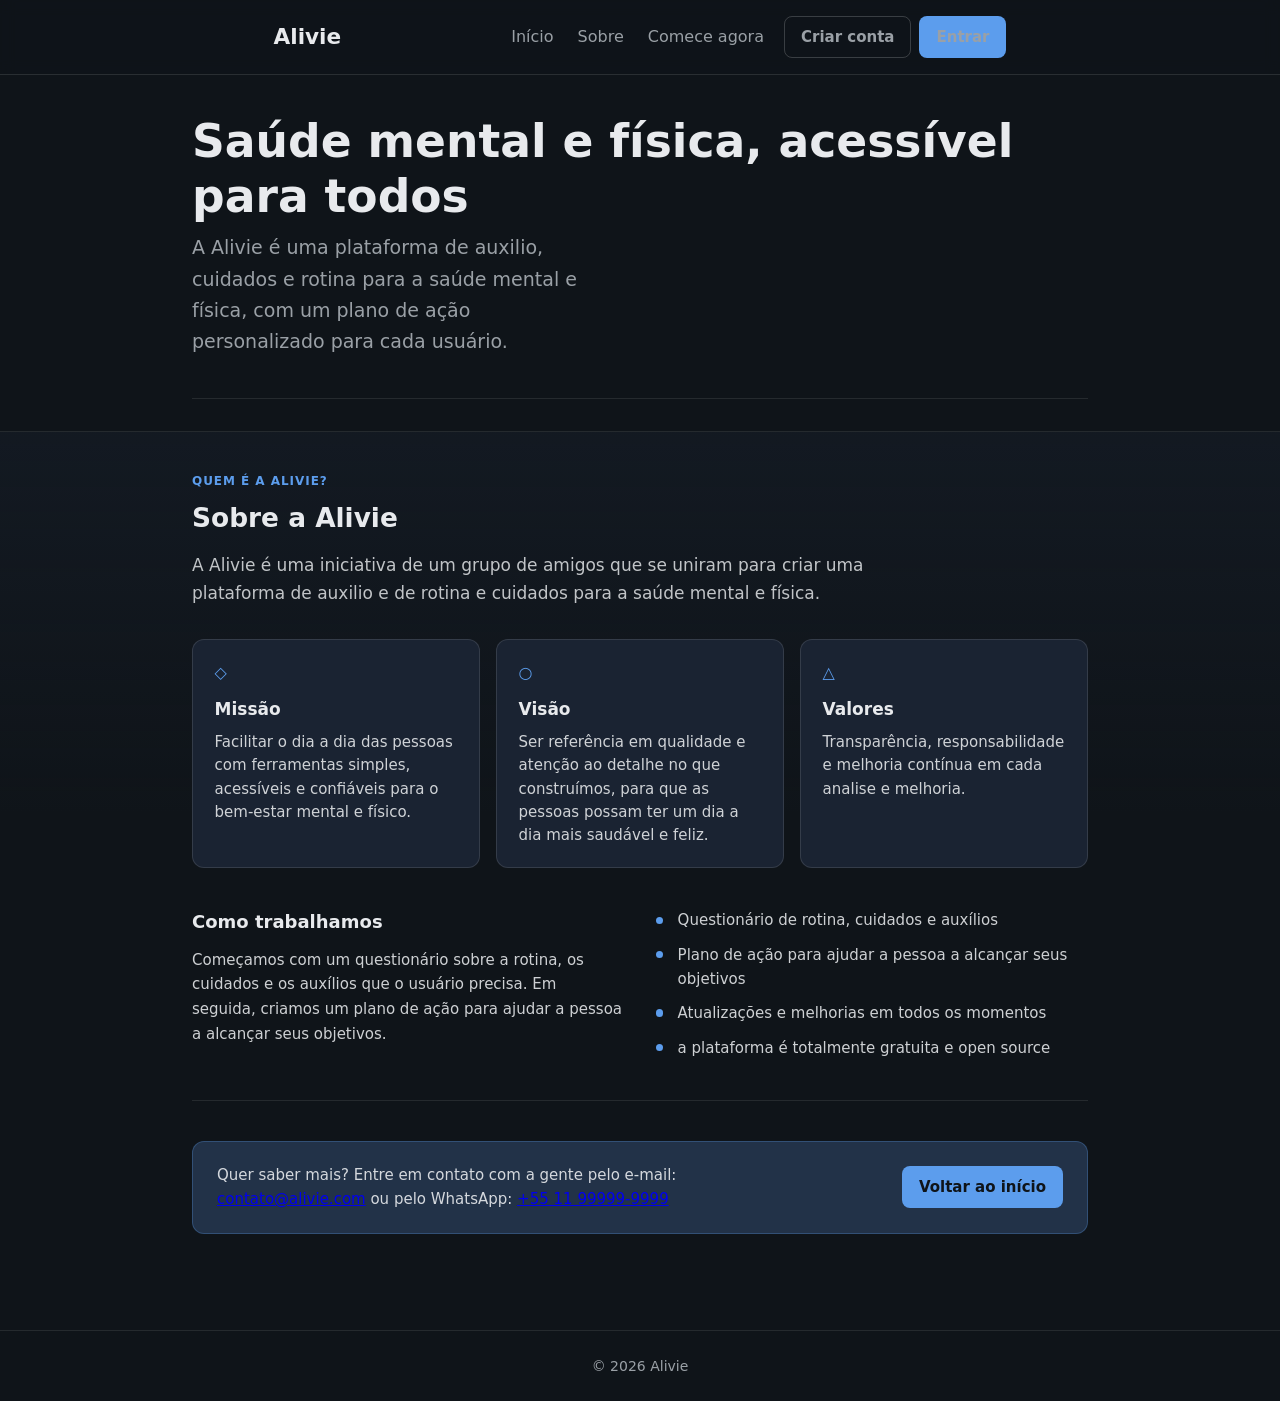
==== public/index.html @ 6415f553 "primeiro commit" ====
<!DOCTYPE html>
<html lang="pt-BR">
  <head>
    <meta charset="utf-8" />
    <meta name="viewport" content="width=device-width, initial-scale=1" />
    <meta name="description" content="Descrição do site" />
    <title>Alivie</title>
    <link rel="stylesheet" href="styles.css" />
  </head>
  <body>
    <header class="site-header">
      <div class="container">
        <a class="logo" href="index.html">Alivie</a>
        <nav class="nav" aria-label="Principal">
          <ul class="nav-links">
            <li><a href="#inicio">Início</a></li>
            <li><a href="#sobre">Sobre</a></li>
            <li><a href="comece-agora.html">Comece agora</a></li>
          </ul>
          <div class="nav-auth" id="nav-auth"></div>
        </nav>
      </div>
    </header>

    <main id="inicio">
      <div class="container container--wide">
        <section class="hero" aria-labelledby="titulo-principal">
          <h1 id="titulo-principal">Saúde mental e física, acessível para todos</h1>
          <p class="lead">A Alivie é uma plataforma de auxilio, cuidados e rotina para a saúde mental e física, com um plano de ação personalizado para cada usuário.</p>
          <p id="auth-welcome" class="auth-welcome" hidden></p>
          <div class="formulario-entry" id="formulario-entry" hidden>
            <button type="button" class="btn btn-primary js-open-formulario">
              Começar Formulário
            </button>
          </div>
        </section>
      </div>

      <section
        id="sobre"
        class="section-sobre"
        aria-labelledby="titulo-sobre"
      >
        <div class="container container--wide">
          <header class="section-sobre__head">
            <p class="section-sobre__eyebrow">Quem é a Alivie?</p>
            <h2 id="titulo-sobre">Sobre a Alivie</h2>
            <p class="section-sobre__intro">
              A Alivie é uma iniciativa de um grupo de amigos que se uniram para criar uma plataforma de auxilio e de rotina e cuidados para a saúde mental e física.
            </p>
          </header>

          <div class="about-grid">
            <article class="about-card">
              <span class="about-card__icon" aria-hidden="true">◇</span>
              <h3 class="about-card__title">Missão</h3>
              <p class="about-card__text">
                Facilitar o dia a dia das pessoas com ferramentas simples,
                acessíveis e confiáveis para o bem-estar mental e físico.
              </p>
            </article>
            <article class="about-card">
              <span class="about-card__icon" aria-hidden="true">○</span>
              <h3 class="about-card__title">Visão</h3>
              <p class="about-card__text">
                Ser referência em qualidade e atenção ao detalhe no que
                construímos, para que as pessoas possam ter um dia a dia mais saudável e feliz.
              </p> 
            </article>
            <article class="about-card">
              <span class="about-card__icon" aria-hidden="true">△</span>
              <h3 class="about-card__title">Valores</h3>
              <p class="about-card__text">
                Transparência, responsabilidade e melhoria contínua em cada
                analise e melhoria.
              </p>
            </article>
          </div>

          <div class="about-split">
            <div class="about-split__text">
              <h3 class="about-split__title">Como trabalhamos</h3>
              <p>
                Começamos com um questionário sobre a rotina, os cuidados e os auxílios que o usuário precisa. Em seguida, criamos um plano de ação para ajudar a pessoa a alcançar seus objetivos.
              </p>
            </div>
            <ul class="about-checklist">
              <li>Questionário de rotina, cuidados e auxílios</li>
              <li>Plano de ação para ajudar a pessoa a alcançar seus objetivos</li>
              <li>Atualizações e melhorias em todos os momentos</li>
              <li>a plataforma é totalmente gratuita e open source</li>
            </ul>
          </div>

          <div class="about-cta">
            <p class="about-cta__text">
              Quer saber mais? Entre em contato com a gente pelo e-mail:
              <a href="mailto:contato@alivie.com">contato@alivie.com</a>
              ou pelo WhatsApp:
              <a href="https://wa.me/5511999999999">+55 11 99999-9999</a>
            </p>
            <a class="btn btn-primary" href="#inicio">Voltar ao início</a>
          </div>
        </div>
      </section>
    </main>

    <footer class="site-footer">
      <div class="container">
        <p>&copy; <span id="year"></span> Alivie</p>
      </div>
    </footer>

    <script src="auth.js"></script>
    <script src="formulario.js"></script>
    <script>
      document.getElementById("year").textContent = new Date().getFullYear();
    </script>
  </body>
</html>
---- public/styles.css ----
*,
*::before,
*::after {
  box-sizing: border-box;
}

:root {
  --bg: #0f1419;
  --surface: #1a2332;
  --text: #e8eaed;
  --muted: #9aa0a6;
  --accent: #5c9ded;
  --accent-hover: #7eb3f5;
  --max-width: 72ch;
}

html {
  scroll-behavior: smooth;
}

body {
  margin: 0;
  min-height: 100vh;
  display: flex;
  flex-direction: column;
  font-family: system-ui, -apple-system, "Segoe UI", Roboto, sans-serif;
  font-size: 1rem;
  line-height: 1.6;
  color: var(--text);
  background: var(--bg);
}

.container {
  width: min(100% - 2rem, var(--max-width));
  margin-inline: auto;
}

.site-header {
  position: sticky;
  top: 0;
  z-index: 10;
  background: color-mix(in srgb, var(--bg) 92%, transparent);
  backdrop-filter: blur(8px);
  border-bottom: 1px solid color-mix(in srgb, var(--text) 12%, transparent);
}

.site-header .container {
  display: flex;
  align-items: center;
  justify-content: space-between;
  gap: 1rem;
  padding-block: 1rem;
  max-width: min(100% - 2rem, 90rem);
}

.logo {
  font-size: 1.35rem;
  font-weight: 700;
  color: var(--text);
  text-decoration: none;
}

.logo:hover {
  color: var(--accent);
}

.nav {
  display: flex;
  flex-wrap: wrap;
  align-items: center;
  justify-content: flex-end;
  gap: 1rem 1.25rem;
}

.nav-links {
  display: flex;
  flex-wrap: wrap;
  gap: 1rem 1.5rem;
  list-style: none;
  margin: 0;
  padding: 0;
}

.nav a {
  color: var(--muted);
  text-decoration: none;
}

.nav a:hover {
  color: var(--accent-hover);
}

.nav--simple {
  justify-content: flex-end;
}

.nav-back {
  color: var(--muted);
  text-decoration: none;
  font-size: 0.9375rem;
}

.nav-back:hover {
  color: var(--accent-hover);
}

.nav-auth {
  display: flex;
  align-items: center;
}

.nav-auth-guest {
  display: flex;
  align-items: center;
  flex-wrap: wrap;
  gap: 0.5rem;
}

.nav-auth-logged {
  display: flex;
  flex-wrap: wrap;
  align-items: center;
  gap: 0.5rem 1rem;
}

.nav-user-email {
  font-size: 0.875rem;
  color: var(--muted);
  max-width: 14rem;
  overflow: hidden;
  text-overflow: ellipsis;
  white-space: nowrap;
}

.btn {
  display: inline-flex;
  align-items: center;
  justify-content: center;
  padding: 0.5rem 1rem;
  font: inherit;
  font-size: 0.9375rem;
  font-weight: 600;
  border-radius: 8px;
  border: 1px solid transparent;
  cursor: pointer;
  text-decoration: none;
  transition: background 0.15s, color 0.15s, border-color 0.15s;
}

.btn-primary {
  background: var(--accent);
  color: #0f1419;
}

.btn-primary:hover {
  background: var(--accent-hover);
  color: #0f1419;
}

.btn-ghost {
  background: transparent;
  color: var(--muted);
  border-color: color-mix(in srgb, var(--text) 20%, transparent);
}

.btn-ghost:hover {
  color: var(--text);
  border-color: color-mix(in srgb, var(--text) 35%, transparent);
}

.btn-block {
  width: 100%;
  padding-block: 0.65rem;
}

.page-auth .auth-main {
  flex: 1;
  display: flex;
  align-items: center;
  justify-content: center;
  padding: 2rem 1rem 3rem;
}

.auth-card {
  width: min(100%, 22rem);
  padding: 1.75rem;
  background: var(--surface);
  border: 1px solid color-mix(in srgb, var(--text) 12%, transparent);
  border-radius: 12px;
}

.auth-card--wide {
  width: min(100%, 24rem);
}

.auth-title {
  font-size: 1.375rem;
  margin: 0 0 0.35rem;
}

.auth-sub {
  margin: 0 0 1.25rem;
  font-size: 0.9375rem;
  color: var(--muted);
}

.auth-notice {
  margin: 0 0 1rem;
  padding: 0.65rem 0.75rem;
  font-size: 0.875rem;
  color: #81c995;
  background: color-mix(in srgb, #81c995 12%, transparent);
  border-radius: 8px;
}

.auth-form .field {
  margin-bottom: 1rem;
}

.auth-form label {
  display: block;
  font-size: 0.8125rem;
  font-weight: 600;
  margin-bottom: 0.35rem;
  color: color-mix(in srgb, var(--text) 90%, transparent);
}

.auth-form input {
  width: 100%;
  padding: 0.55rem 0.65rem;
  font: inherit;
  color: var(--text);
  background: var(--bg);
  border: 1px solid color-mix(in srgb, var(--text) 18%, transparent);
  border-radius: 8px;
}

.auth-form input:focus {
  outline: none;
  border-color: var(--accent);
  box-shadow: 0 0 0 3px color-mix(in srgb, var(--accent) 35%, transparent);
}

.form-error {
  margin: 0 0 0.75rem;
  font-size: 0.875rem;
  color: #f28b82;
}

.auth-hint {
  margin: 1.25rem 0 0;
  font-size: 0.75rem;
  line-height: 1.5;
  color: var(--muted);
}

.auth-switch {
  margin: 1.25rem 0 0;
  font-size: 0.875rem;
  text-align: center;
  color: var(--muted);
}

.auth-switch a {
  color: var(--accent);
  font-weight: 600;
}

.auth-switch a:hover {
  color: var(--accent-hover);
}

main {
  flex: 1;
  padding-block: 2.5rem 3rem;
}

.hero {
  padding-bottom: 2.5rem;
  margin-bottom: 2rem;
  border-bottom: 1px solid color-mix(in srgb, var(--text) 10%, transparent);
  text-align: left;
}

.hero h1 {
  font-size: clamp(1.85rem, 4.5vw, 2.85rem);
  font-weight: 700;
  line-height: 1.2;
  margin: 0 0 0.5rem;
  max-width: none;
}

h1 {
  font-size: clamp(1.75rem, 4vw, 2.25rem);
  font-weight: 700;
  line-height: 1.2;
  margin: 0 0 0.5rem;
}

h2 {
  font-size: 1.25rem;
  font-weight: 600;
  margin: 2rem 0 0.75rem;
}

.lead {
  font-size: 1.125rem;
  color: var(--muted);
  margin: 0;
}

.hero .lead {
  max-width: 25rem;
  font-size: 1.1875rem;
  line-height: 1.65;
}

.auth-welcome {
  margin: 1rem 0 0;
  font-size: 0.9375rem;
  color: var(--accent);
}

section p {
  margin: 0;
  color: color-mix(in srgb, var(--text) 88%, transparent);
}

.container--wide {
  --max-width: 56rem;
}

.section-sobre {
  padding-block: 2.5rem 3rem;
  border-top: 1px solid color-mix(in srgb, var(--text) 10%, transparent);
  background: linear-gradient(
    180deg,
    color-mix(in srgb, var(--surface) 35%, transparent) 0%,
    transparent 45%
  );
}

.section-sobre__head {
  margin-bottom: 2rem;
  max-width: 42rem;
}

.section-sobre__eyebrow {
  margin: 0 0 0.35rem;
  font-size: 0.75rem;
  font-weight: 600;
  letter-spacing: 0.08em;
  text-transform: uppercase;
  color: var(--accent);
}

.section-sobre .section-sobre__head h2 {
  margin: 0 0 0.75rem;
  font-size: clamp(1.35rem, 3vw, 1.65rem);
}

.section-sobre__intro {
  margin: 0;
  font-size: 1.0625rem;
  line-height: 1.65;
  color: color-mix(in srgb, var(--text) 82%, transparent);
}

.about-grid {
  display: grid;
  grid-template-columns: repeat(3, 1fr);
  gap: 1rem;
  margin-bottom: 2.5rem;
}

@media (max-width: 900px) {
  .about-grid {
    grid-template-columns: 1fr;
  }
}

.about-card {
  padding: 1.25rem 1.35rem;
  background: var(--surface);
  border: 1px solid color-mix(in srgb, var(--text) 12%, transparent);
  border-radius: 12px;
}

.about-card__icon {
  display: block;
  margin-bottom: 0.65rem;
  font-size: 1rem;
  color: var(--accent);
}
.about-card__title {
  margin: 0 0 0.5rem;
  font-size: 1.0625rem;
  font-weight: 600;
}

.about-card__text {
  margin: 0;
  font-size: 0.9375rem;
  line-height: 1.55;
  color: color-mix(in srgb, var(--text) 88%, transparent);
}

.about-split {
  display: grid;
  grid-template-columns: 1fr 1fr;
  gap: 2rem;
  align-items: start;
  margin-bottom: 2.5rem;
  padding-bottom: 2.5rem;
  border-bottom: 1px solid color-mix(in srgb, var(--text) 10%, transparent);
}

@media (max-width: 640px) {
  .about-split {
    grid-template-columns: 1fr;
    gap: 1.25rem;
  }
}

.about-split__title {
  margin: 0 0 0.65rem;
  font-size: 1.125rem;
  font-weight: 600;
}

.about-split__text p {
  font-size: 0.9375rem;
  line-height: 1.65;
  color: color-mix(in srgb, var(--text) 88%, transparent);
}

.about-checklist {
  margin: 0;
  padding: 0;
  list-style: none;
  display: flex;
  flex-direction: column;
  gap: 0.65rem;
}

.about-checklist li {
  position: relative;
  padding-left: 1.35rem;
  font-size: 0.9375rem;
  color: color-mix(in srgb, var(--text) 88%, transparent);
}

.about-checklist li::before {
  content: "";
  position: absolute;
  left: 0;
  top: 0.55em;
  width: 0.45rem;
  height: 0.45rem;
  border-radius: 50%;
  background: var(--accent);
}

.about-cta {
  display: flex;
  flex-wrap: wrap;
  align-items: center;
  justify-content: space-between;
  gap: 1rem;
  padding: 1.35rem 1.5rem;
  background: color-mix(in srgb, var(--accent) 12%, var(--surface));
  border: 1px solid color-mix(in srgb, var(--accent) 28%, transparent);
  border-radius: 12px;
}

.about-cta__text {
  margin: 0;
  max-width: 36rem;
  font-size: 0.9375rem;
  color: color-mix(in srgb, var(--text) 90%, transparent);
}

.page-comece {
  min-height: 100vh;
  display: flex;
  flex-direction: column;
}

.comece-main {
  flex: 1;
  padding-block: 2.5rem 3rem;
}

.comece-hero {
  margin-bottom: 2.5rem;
  max-width: 40rem;
}

.comece-hero__title {
  margin: 0 0 0.75rem;
  font-size: clamp(1.5rem, 3.5vw, 1.85rem);
  font-weight: 700;
  line-height: 1.2;
}

.comece-hero__lead {
  margin: 0;
  font-size: 1.0625rem;
  line-height: 1.65;
  color: color-mix(in srgb, var(--text) 82%, transparent);
}

.comece-steps {
  margin: 0 0 2.5rem;
  padding: 0;
  list-style: none;
  display: flex;
  flex-direction: column;
  gap: 1rem;
}

.comece-step {
  display: grid;
  grid-template-columns: auto 1fr;
  gap: 1rem 1.25rem;
  align-items: flex-start;
  padding: 1.25rem 1.35rem;
  background: var(--surface);
  border: 1px solid color-mix(in srgb, var(--text) 12%, transparent);
  border-radius: 12px;
}

.comece-step__num {
  display: flex;
  align-items: center;
  justify-content: center;
  width: 2.25rem;
  height: 2.25rem;
  flex-shrink: 0;
  font-size: 0.9375rem;
  font-weight: 700;
  color: #0f1419;
  background: var(--accent);
  border-radius: 10px;
}

.comece-step__title {
  margin: 0 0 0.4rem;
  font-size: 1.0625rem;
  font-weight: 600;
}

.comece-step__text {
  margin: 0;
  font-size: 0.9375rem;
  line-height: 1.6;
  color: color-mix(in srgb, var(--text) 88%, transparent);
}

.comece-step__action {
  margin-top: 1rem;
}

.comece-panel {
  padding: 1.5rem 1.65rem;
  margin-bottom: 2rem;
  background: color-mix(in srgb, var(--accent) 10%, var(--surface));
  border: 1px solid color-mix(in srgb, var(--accent) 25%, transparent);
  border-radius: 12px;
}

.comece-panel__text {
  margin: 0 0 1.25rem;
  font-size: 0.9375rem;
  line-height: 1.6;
  color: color-mix(in srgb, var(--text) 90%, transparent);
}

.comece-panel__actions {
  display: flex;
  flex-wrap: wrap;
  gap: 0.75rem;
}

.comece-back {
  margin: 0;
}

.nav a[aria-current="page"] {
  color: var(--accent-hover);
  font-weight: 600;
}

.formulario-entry {
  margin-top: 1.25rem;
}

.modal {
  position: fixed;
  inset: 0;
  z-index: 100;
  display: flex;
  align-items: center;
  justify-content: center;
  padding: 1rem;
}

.modal[hidden] {
  display: none !important;
}

.modal__backdrop {
  position: absolute;
  inset: 0;
  background: rgba(0, 0, 0, 0.55);
  cursor: pointer;
}

.modal__dialog {
  position: relative;
  z-index: 1;
  width: min(100%, 34rem);
  max-height: min(92vh, 720px);
  overflow-y: auto;
  padding: 1.5rem 1.65rem 1.65rem;
  margin-top: 0.5rem;
  background: var(--surface);
  border: 1px solid color-mix(in srgb, var(--text) 14%, transparent);
  border-radius: 12px;
  box-shadow: 0 16px 48px rgba(0, 0, 0, 0.35);
}

.modal__close {
  position: absolute;
  top: 0.6rem;
  right: 0.65rem;
  width: 2.25rem;
  height: 2.25rem;
  padding: 0;
  border: none;
  border-radius: 8px;
  font-size: 1.35rem;
  line-height: 1;
  color: var(--muted);
  background: transparent;
  cursor: pointer;
}

.modal__close:hover {
  color: var(--text);
  background: color-mix(in srgb, var(--text) 8%, transparent);
}

.modal__title {
  margin: 0 2rem 0.5rem 0;
  font-size: 1.25rem;
  font-weight: 700;
}

.modal__hint {
  margin: 0 0 1.25rem;
  font-size: 0.875rem;
  line-height: 1.5;
  color: var(--muted);
}

.modal-form__field {
  margin-bottom: 1rem;
}

.modal-form__field label {
  display: block;
  margin-bottom: 0.35rem;
  font-size: 0.8125rem;
  font-weight: 600;
  color: color-mix(in srgb, var(--text) 92%, transparent);
}

.modal-form textarea,
.modal-form select {
  width: 100%;
  padding: 0.55rem 0.65rem;
  font: inherit;
  font-size: 0.9375rem;
  color: var(--text);
  background: var(--bg);
  border: 1px solid color-mix(in srgb, var(--text) 18%, transparent);
  border-radius: 8px;
  resize: vertical;
}

.modal-form select {
  cursor: pointer;
}

.modal-form textarea:focus,
.modal-form select:focus {
  outline: none;
  border-color: var(--accent);
  box-shadow: 0 0 0 3px color-mix(in srgb, var(--accent) 35%, transparent);
}

.modal-form__actions {
  display: flex;
  flex-wrap: wrap;
  justify-content: flex-end;
  gap: 0.75rem;
  margin-top: 1.25rem;
  padding-top: 1rem;
  border-top: 1px solid color-mix(in srgb, var(--text) 10%, transparent);
}

.modal-form__msg {
  margin: 0 0 0.75rem;
  font-size: 0.875rem;
}

.modal-form__msg--ok {
  color: #81c995;
}

.modal-form__msg--err {
  color: #f28b82;
}

.modal-prompt-wrap {
  margin-top: 1.5rem;
  padding-top: 1.25rem;
  border-top: 1px solid color-mix(in srgb, var(--text) 12%, transparent);
}

.modal-prompt-title {
  margin: 0 0 0.35rem;
  font-size: 0.9375rem;
  font-weight: 600;
}

.modal-prompt-hint {
  margin: 0 0 0.5rem;
  font-size: 0.6875rem;
  line-height: 1.45;
  color: var(--muted);
}

.modal-prompt-readonly {
  position: relative;
  border-radius: 8px;
  border: 1px solid color-mix(in srgb, var(--text) 14%, transparent);
  background: color-mix(in srgb, var(--bg) 92%, var(--surface));
  cursor: default;
}

.modal-prompt-readonly:focus-within {
  outline: none;
}

.modal-prompt-text {
  margin: 0;
  padding: 0.65rem 0.75rem;
  max-height: 14rem;
  min-height: 4.5rem;
  overflow: auto;
  font-size: 0.6875rem;
  line-height: 1.5;
  white-space: pre-wrap;
  word-break: break-word;
  color: color-mix(in srgb, var(--text) 88%, transparent);
  font-family: ui-monospace, "Cascadia Code", "Segoe UI Mono", monospace;
  background: transparent;
  border: none;
  resize: none;
  user-select: text;
  pointer-events: auto;
}

.modal-prompt-text--placeholder {
  font-family: system-ui, -apple-system, "Segoe UI", Roboto, sans-serif;
  font-style: italic;
  color: var(--muted);
}

.site-footer {
  margin-top: auto;
  padding-block: 1.5rem;
  border-top: 1px solid color-mix(in srgb, var(--text) 10%, transparent);
}

.site-footer p {
  margin: 0;
  font-size: 0.875rem;
  color: var(--muted);
  text-align: center;
}
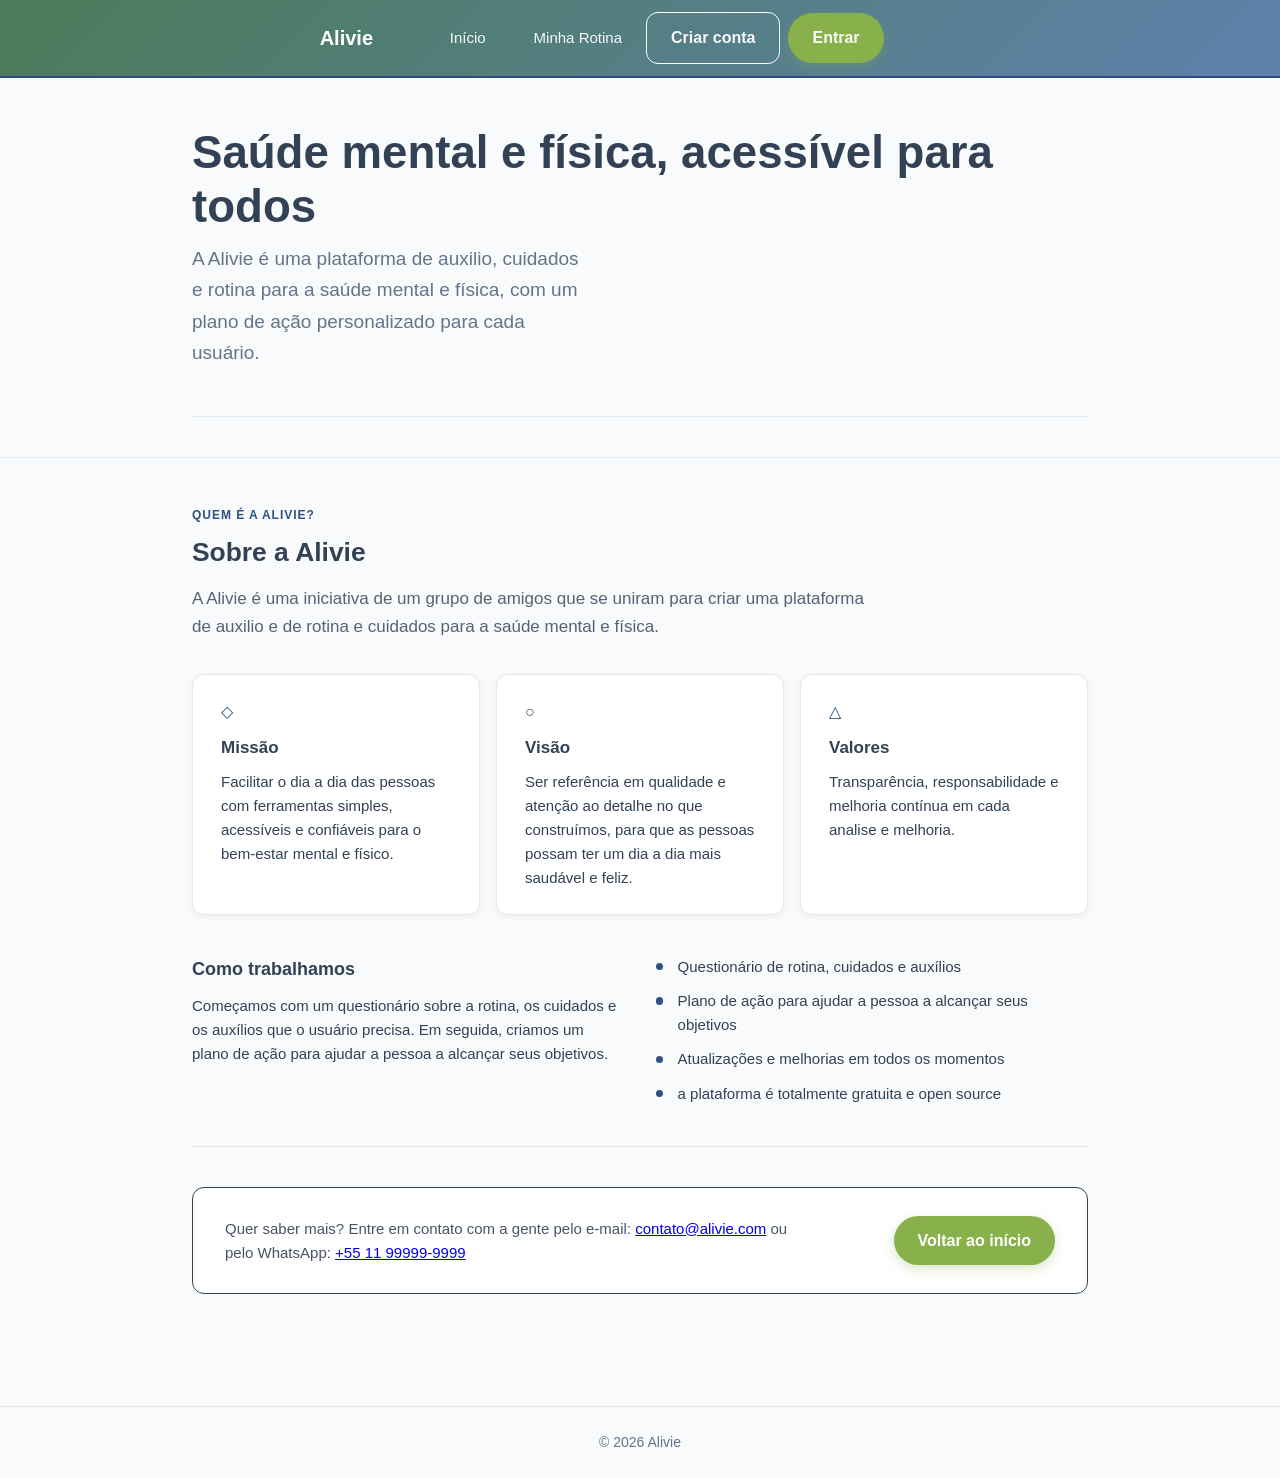
==== commit aa7ac46c: "V2.0" ====
--- a/public/index.html
+++ b/public/index.html
@@ -6,6 +6,8 @@
     <meta name="description" content="Descrição do site" />
     <title>Alivie</title>
     <link rel="stylesheet" href="styles.css" />
+    <link rel="stylesheet" href="https://cdnjs.cloudflare.com/ajax/libs/font-awesome/6.0.0-beta3/css/all.min.css">
+    <script src="theme.js"></script>
   </head>
   <body>
     <header class="site-header">
@@ -13,9 +15,9 @@
         <a class="logo" href="index.html">Alivie</a>
         <nav class="nav" aria-label="Principal">
           <ul class="nav-links">
-            <li><a href="#inicio">Início</a></li>
-            <li><a href="#sobre">Sobre</a></li>
-            <li><a href="comece-agora.html">Comece agora</a></li>
+            <li><a href="index.html">Início</a></li>
+            <li><a href="perfil.html">Perfil</a></li>
+            <li><a href="minha-rotina.html">Minha Rotina</a></li>
           </ul>
           <div class="nav-auth" id="nav-auth"></div>
         </nav>
--- a/public/styles.css
+++ b/public/styles.css
@@ -5,13 +5,47 @@
 }
 
 :root {
-  --bg: #0f1419;
-  --surface: #1a2332;
-  --text: #e8eaed;
-  --muted: #9aa0a6;
-  --accent: #5c9ded;
-  --accent-hover: #7eb3f5;
+  --bg: #F8FAFC;
+  --surface: #ffffff;
+  --text: #334155;
+  --muted: #64748b;
+  --accent: #2c5282;
+  --accent-hover: #2a4e7c;
+  --secondary: #4a7ba7;
+  --warning: #f6ad55;
+  --error: #e53e3e;
+  --success: #48bb78;
+  --primary-green: #88B04B;
+  --border-light: #E2E8F0;
+  --gradient-start: #4A7C59;
+  --gradient-end: #5E81AC;
+  --input-bg: #ffffff;
+  --input-border: #E2E8F0;
+  --card-bg: #ffffff;
+  --shadow: rgba(0, 0, 0, 0.1);
   --max-width: 72ch;
+}
+
+/* Dark mode theme */
+[data-theme="dark"] {
+  --bg: #0f172a;
+  --surface: #1e293b;
+  --text: #e2e8f0;
+  --muted: #94a3b8;
+  --accent: #60a5fa;
+  --accent-hover: #3b82f6;
+  --secondary: #4a7ba7;
+  --warning: #fbbf24;
+  --error: #f87171;
+  --success: #4ade80;
+  --primary-green: #88B04B;
+  --border-light: #334155;
+  --gradient-start: #1e3a5f;
+  --gradient-end: #2d4a6f;
+  --input-bg: #334155;
+  --input-border: #475569;
+  --card-bg: #1e293b;
+  --shadow: rgba(0, 0, 0, 0.3);
 }
 
 html {
@@ -23,7 +57,7 @@
   min-height: 100vh;
   display: flex;
   flex-direction: column;
-  font-family: system-ui, -apple-system, "Segoe UI", Roboto, sans-serif;
+  font-family: "Nunito", "Segoe UI", Roboto, sans-serif;
   font-size: 1rem;
   line-height: 1.6;
   color: var(--text);
@@ -39,55 +73,60 @@
   position: sticky;
   top: 0;
   z-index: 10;
-  background: color-mix(in srgb, var(--bg) 92%, transparent);
+  background: linear-gradient(135deg, var(--gradient-start), var(--gradient-end));
   backdrop-filter: blur(8px);
-  border-bottom: 1px solid color-mix(in srgb, var(--text) 12%, transparent);
+  border-bottom: 2px solid var(--accent-hover);
 }
 
 .site-header .container {
-  display: flex;
-  align-items: center;
-  justify-content: space-between;
+  display: grid;
+  grid-template-columns: auto 1fr auto;
+  align-items: center;
   gap: 1rem;
-  padding-block: 1rem;
+  padding-block: 0.75rem;
   max-width: min(100% - 2rem, 90rem);
 }
 
 .logo {
-  font-size: 1.35rem;
+  font-size: 1.25rem;
   font-weight: 700;
-  color: var(--text);
+  color: white;
   text-decoration: none;
-}
-
-.logo:hover {
-  color: var(--accent);
+  white-space: nowrap;
+  justify-self: start;
 }
 
 .nav {
   display: flex;
-  flex-wrap: wrap;
-  align-items: center;
-  justify-content: flex-end;
-  gap: 1rem 1.25rem;
+  flex-wrap: nowrap;
+  align-items: center;
+  justify-content: center;
+  gap: 1rem 1.5rem;
+  justify-self: center;
 }
 
 .nav-links {
   display: flex;
-  flex-wrap: wrap;
+  flex-wrap: nowrap;
+  align-items: center;
   gap: 1rem 1.5rem;
   list-style: none;
   margin: 0;
   padding: 0;
 }
 
+.nav-links a {
+  font-size: 0.9375rem;
+  white-space: nowrap;
+}
+
 .nav a {
-  color: var(--muted);
+  color: rgba(255, 255, 255, 0.95);
   text-decoration: none;
 }
 
 .nav a:hover {
-  color: var(--accent-hover);
+  color: white;
 }
 
 .nav--simple {
@@ -95,77 +134,112 @@
 }
 
 .nav-back {
-  color: var(--muted);
+  color: rgba(255, 255, 255, 0.95);
   text-decoration: none;
   font-size: 0.9375rem;
 }
 
 .nav-back:hover {
-  color: var(--accent-hover);
-}
-
-.nav-auth {
-  display: flex;
-  align-items: center;
+  color: white;
+}
+
+#nav-auth {
+  display: flex;
+  align-items: center;
+  flex-wrap: nowrap;
+  white-space: nowrap;
+  flex-shrink: 0;
+}
+
+#nav-auth > div {
+  display: flex;
+  align-items: center;
+  gap: 0.5rem;
+  flex-wrap: nowrap;
+  white-space: nowrap;
+}
+
+.nav-auth-logged {
+  display: flex;
+  align-items: center;
+  gap: 0.4rem;
+  white-space: nowrap;
+  flex-shrink: 0;
 }
 
 .nav-auth-guest {
   display: flex;
   align-items: center;
-  flex-wrap: wrap;
-  gap: 0.5rem;
-}
-
-.nav-auth-logged {
-  display: flex;
-  flex-wrap: wrap;
-  align-items: center;
-  gap: 0.5rem 1rem;
+  gap: 0.4rem;
+  white-space: nowrap;
+  flex-shrink: 0;
 }
 
 .nav-user-email {
-  font-size: 0.875rem;
-  color: var(--muted);
-  max-width: 14rem;
+  font-size: 0.75rem;
+  color: white;
+  max-width: 7rem;
   overflow: hidden;
   text-overflow: ellipsis;
   white-space: nowrap;
+  flex-shrink: 0;
 }
 
 .btn {
   display: inline-flex;
   align-items: center;
   justify-content: center;
-  padding: 0.5rem 1rem;
+  padding: 0.75rem 1.5rem;
   font: inherit;
-  font-size: 0.9375rem;
-  font-weight: 600;
-  border-radius: 8px;
-  border: 1px solid transparent;
+  font-size: 1rem;
+  font-weight: 600;
+  border-radius: 12px;
+  border: none;
   cursor: pointer;
   text-decoration: none;
-  transition: background 0.15s, color 0.15s, border-color 0.15s;
+  transition: all 0.2s ease;
+  position: relative;
+  overflow: hidden;
 }
 
 .btn-primary {
-  background: var(--accent);
-  color: #0f1419;
+  background: var(--primary-green);
+  color: white;
+  box-shadow: 0 4px 12px rgba(136, 176, 75, 0.3);
+  transform: translateY(0);
+  border-radius: 50px;
 }
 
 .btn-primary:hover {
-  background: var(--accent-hover);
-  color: #0f1419;
+  background: var(--primary-green);
+  color: white;
+  box-shadow: 0 6px 20px rgba(136, 176, 75, 0.4);
+  transform: translateY(-2px);
+  opacity: 0.9;
+}
+
+[data-theme="dark"] .btn-primary {
+  background: #2c5282;
+  color: white;
+  box-shadow: 0 4px 12px rgba(44, 82, 130, 0.3);
+}
+
+[data-theme="dark"] .btn-primary:hover {
+  background: #3b82f6;
+  box-shadow: 0 6px 20px rgba(44, 82, 130, 0.4);
 }
 
 .btn-ghost {
   background: transparent;
-  color: var(--muted);
-  border-color: color-mix(in srgb, var(--text) 20%, transparent);
+  color: white;
+  border: 1px solid white;
 }
 
 .btn-ghost:hover {
-  color: var(--text);
-  border-color: color-mix(in srgb, var(--text) 35%, transparent);
+  color: var(--accent);
+  border-color: var(--accent);
+  background: rgba(74, 111, 165, 0.1);
+  transform: translateY(-1px);
 }
 
 .btn-block {
@@ -272,19 +346,19 @@
 
 main {
   flex: 1;
-  padding-block: 2.5rem 3rem;
+  padding-block: 3rem 3.5rem;
 }
 
 .hero {
-  padding-bottom: 2.5rem;
-  margin-bottom: 2rem;
-  border-bottom: 1px solid color-mix(in srgb, var(--text) 10%, transparent);
+  padding-bottom: 3rem;
+  margin-bottom: 2.5rem;
+  border-bottom: 1px solid var(--border-light);
   text-align: left;
 }
 
 .hero h1 {
   font-size: clamp(1.85rem, 4.5vw, 2.85rem);
-  font-weight: 700;
+  font-weight: 600;
   line-height: 1.2;
   margin: 0 0 0.5rem;
   max-width: none;
@@ -292,7 +366,7 @@
 
 h1 {
   font-size: clamp(1.75rem, 4vw, 2.25rem);
-  font-weight: 700;
+  font-weight: 600;
   line-height: 1.2;
   margin: 0 0 0.5rem;
 }
@@ -323,7 +397,7 @@
 
 section p {
   margin: 0;
-  color: color-mix(in srgb, var(--text) 88%, transparent);
+  color: var(--text);
 }
 
 .container--wide {
@@ -331,13 +405,9 @@
 }
 
 .section-sobre {
-  padding-block: 2.5rem 3rem;
-  border-top: 1px solid color-mix(in srgb, var(--text) 10%, transparent);
-  background: linear-gradient(
-    180deg,
-    color-mix(in srgb, var(--surface) 35%, transparent) 0%,
-    transparent 45%
-  );
+  padding-block: 3rem 3.5rem;
+  border-top: 1px solid var(--border-light);
+  background: transparent;
 }
 
 .section-sobre__head {
@@ -380,10 +450,11 @@
 }
 
 .about-card {
-  padding: 1.25rem 1.35rem;
+  padding: 1.5rem 1.75rem;
   background: var(--surface);
-  border: 1px solid color-mix(in srgb, var(--text) 12%, transparent);
+  border: 1px solid var(--border-light);
   border-radius: 12px;
+  box-shadow: 0 2px 8px rgba(0, 0, 0, 0.05);
 }
 
 .about-card__icon {
@@ -401,8 +472,8 @@
 .about-card__text {
   margin: 0;
   font-size: 0.9375rem;
-  line-height: 1.55;
-  color: color-mix(in srgb, var(--text) 88%, transparent);
+  line-height: 1.6;
+  color: var(--text);
 }
 
 .about-split {
@@ -430,8 +501,8 @@
 
 .about-split__text p {
   font-size: 0.9375rem;
-  line-height: 1.65;
-  color: color-mix(in srgb, var(--text) 88%, transparent);
+  line-height: 1.6;
+  color: var(--text);
 }
 
 .about-checklist {
@@ -447,7 +518,7 @@
   position: relative;
   padding-left: 1.35rem;
   font-size: 0.9375rem;
-  color: color-mix(in srgb, var(--text) 88%, transparent);
+  color: var(--text);
 }
 
 .about-checklist li::before {
@@ -467,9 +538,9 @@
   align-items: center;
   justify-content: space-between;
   gap: 1rem;
-  padding: 1.35rem 1.5rem;
-  background: color-mix(in srgb, var(--accent) 12%, var(--surface));
-  border: 1px solid color-mix(in srgb, var(--accent) 28%, transparent);
+  padding: 1.75rem 2rem;
+  background: var(--surface);
+  border: 0.8px solid var(--text);
   border-radius: 12px;
 }
 
@@ -488,11 +559,11 @@
 
 .comece-main {
   flex: 1;
-  padding-block: 2.5rem 3rem;
+  padding-block: 3rem 3.5rem;
 }
 
 .comece-hero {
-  margin-bottom: 2.5rem;
+  margin-bottom: 3rem;
   max-width: 40rem;
 }
 
@@ -526,7 +597,7 @@
   align-items: flex-start;
   padding: 1.25rem 1.35rem;
   background: var(--surface);
-  border: 1px solid color-mix(in srgb, var(--text) 12%, transparent);
+  border: 2px solid color-mix(in srgb, var(--accent) 12%, transparent);
   border-radius: 12px;
 }
 
@@ -539,8 +610,9 @@
   flex-shrink: 0;
   font-size: 0.9375rem;
   font-weight: 700;
-  color: #0f1419;
-  background: var(--accent);
+  color: var(--text);
+  background: var(--bg);
+  border: 1px solid var(--accent);
   border-radius: 10px;
 }
 
@@ -619,95 +691,108 @@
 .modal__dialog {
   position: relative;
   z-index: 1;
-  width: min(100%, 34rem);
-  max-height: min(92vh, 720px);
+  width: min(100%, 48rem);
+  max-height: min(95vh, 800px);
   overflow-y: auto;
-  padding: 1.5rem 1.65rem 1.65rem;
+  padding: 2.5rem 2rem 2rem;
   margin-top: 0.5rem;
   background: var(--surface);
-  border: 1px solid color-mix(in srgb, var(--text) 14%, transparent);
-  border-radius: 12px;
-  box-shadow: 0 16px 48px rgba(0, 0, 0, 0.35);
+  border: 2px solid var(--accent);
+  border-radius: 16px;
+  box-shadow: 0 20px 60px rgba(74, 111, 165, 0.15);
 }
 
 .modal__close {
   position: absolute;
-  top: 0.6rem;
-  right: 0.65rem;
-  width: 2.25rem;
-  height: 2.25rem;
+  top: 1rem;
+  right: 1rem;
+  width: 2.5rem;
+  height: 2.5rem;
   padding: 0;
   border: none;
-  border-radius: 8px;
-  font-size: 1.35rem;
+  border-radius: 50%;
+  font-size: 1.5rem;
   line-height: 1;
   color: var(--muted);
-  background: transparent;
+  background: rgba(119, 119, 119, 0.1);
   cursor: pointer;
+  transition: all 0.2s ease;
 }
 
 .modal__close:hover {
-  color: var(--text);
-  background: color-mix(in srgb, var(--text) 8%, transparent);
+  color: white;
+  background: var(--error);
+  transform: scale(1.1);
 }
 
 .modal__title {
-  margin: 0 2rem 0.5rem 0;
-  font-size: 1.25rem;
-  font-weight: 700;
+  margin: 0 2rem 0.75rem 0;
+  font-size: 1.75rem;
+  font-weight: 800;
+  color: var(--accent);
 }
 
 .modal__hint {
-  margin: 0 0 1.25rem;
-  font-size: 0.875rem;
+  margin: 0 0 2rem;
+  font-size: 1rem;
   line-height: 1.5;
   color: var(--muted);
+  font-weight: 500;
 }
 
 .modal-form__field {
-  margin-bottom: 1rem;
+  margin-bottom: 1.5rem;
 }
 
 .modal-form__field label {
   display: block;
-  margin-bottom: 0.35rem;
-  font-size: 0.8125rem;
-  font-weight: 600;
-  color: color-mix(in srgb, var(--text) 92%, transparent);
+  margin-bottom: 0.5rem;
+  font-size: 1rem;
+  font-weight: 700;
+  color: var(--text);
 }
 
 .modal-form textarea,
 .modal-form select {
   width: 100%;
-  padding: 0.55rem 0.65rem;
+  padding: 1rem 1.25rem;
   font: inherit;
-  font-size: 0.9375rem;
-  color: var(--text);
-  background: var(--bg);
-  border: 1px solid color-mix(in srgb, var(--text) 18%, transparent);
-  border-radius: 8px;
+  font-size: 1.0625rem;
+  font-weight: 500;
+  color: var(--text);
+  background: var(--surface);
+  border: 2px solid transparent;
+  border-radius: 12px;
   resize: vertical;
+  transition: all 0.2s ease;
 }
 
 .modal-form select {
   cursor: pointer;
+  background-image: url("data:image/svg+xml,%3Csvg width='12' height='8' viewBox='0 0 12 8' fill='none' xmlns='http://www.w3.org/2000/svg'%3E%3Cpath d='M1 1.5L6 6.5L11 1.5' stroke='%234a6fa5' stroke-width='2' stroke-linecap='round' stroke-linejoin='round'/%3E%3C/svg%3E");
+  background-repeat: no-repeat;
+  background-position: right 1rem center;
+  background-size: 12px 8px;
+  padding-right: 2.5rem;
+  appearance: none;
 }
 
 .modal-form textarea:focus,
 .modal-form select:focus {
   outline: none;
   border-color: var(--accent);
-  box-shadow: 0 0 0 3px color-mix(in srgb, var(--accent) 35%, transparent);
+  box-shadow: 0 0 0 4px rgba(74, 111, 165, 0.2);
+  transform: translateY(-1px);
 }
 
 .modal-form__actions {
   display: flex;
   flex-wrap: wrap;
   justify-content: flex-end;
-  gap: 0.75rem;
-  margin-top: 1.25rem;
-  padding-top: 1rem;
-  border-top: 1px solid color-mix(in srgb, var(--text) 10%, transparent);
+  gap: 1rem;
+  margin-top: 2rem;
+  padding-top: 1.5rem;
+  border-top: 2px solid rgba(74, 111, 165, 0.2);
 }
 
 .modal-form__msg {
@@ -716,37 +801,49 @@
 }
 
 .modal-form__msg--ok {
-  color: #81c995;
+  color: var(--success);
+  font-weight: 600;
+  background: rgba(105, 219, 124, 0.1);
+  padding: 0.75rem 1rem;
+  border-radius: 8px;
+  border-left: 4px solid var(--success);
 }
 
 .modal-form__msg--err {
-  color: #f28b82;
+  color: var(--error);
+  font-weight: 600;
+  background: rgba(234, 67, 53, 0.1);
+  padding: 0.75rem 1rem;
+  border-radius: 8px;
+  border-left: 4px solid var(--error);
 }
 
 .modal-prompt-wrap {
-  margin-top: 1.5rem;
-  padding-top: 1.25rem;
-  border-top: 1px solid color-mix(in srgb, var(--text) 12%, transparent);
+  margin-top: 2rem;
+  padding-top: 1.5rem;
+  border-top: 2px solid rgba(74, 111, 165, 0.2);
 }
 
 .modal-prompt-title {
-  margin: 0 0 0.35rem;
-  font-size: 0.9375rem;
-  font-weight: 600;
+  margin: 0 0 0.5rem;
+  font-size: 1.125rem;
+  font-weight: 700;
+  color: var(--accent);
 }
 
 .modal-prompt-hint {
-  margin: 0 0 0.5rem;
-  font-size: 0.6875rem;
+  margin: 0 0 0.75rem;
+  font-size: 0.875rem;
   line-height: 1.45;
   color: var(--muted);
+  font-weight: 500;
 }
 
 .modal-prompt-readonly {
   position: relative;
-  border-radius: 8px;
-  border: 1px solid color-mix(in srgb, var(--text) 14%, transparent);
-  background: color-mix(in srgb, var(--bg) 92%, var(--surface));
+  border-radius: 12px;
+  border: 2px solid rgba(74, 111, 165, 0.3);
+  background: linear-gradient(135deg, rgba(74, 111, 165, 0.05), rgba(61, 90, 140, 0.02));
   cursor: default;
 }
 
@@ -756,16 +853,16 @@
 
 .modal-prompt-text {
   margin: 0;
-  padding: 0.65rem 0.75rem;
-  max-height: 14rem;
-  min-height: 4.5rem;
+  padding: 1rem 1.25rem;
+  max-height: 16rem;
+  min-height: 5rem;
   overflow: auto;
-  font-size: 0.6875rem;
-  line-height: 1.5;
+  font-size: 0.875rem;
+  line-height: 1.6;
   white-space: pre-wrap;
   word-break: break-word;
-  color: color-mix(in srgb, var(--text) 88%, transparent);
-  font-family: ui-monospace, "Cascadia Code", "Segoe UI Mono", monospace;
+  color: var(--text);
+  font-family: "Nunito", "Segoe UI", Roboto, sans-serif;
   background: transparent;
   border: none;
   resize: none;
@@ -774,9 +871,10 @@
 }
 
 .modal-prompt-text--placeholder {
-  font-family: system-ui, -apple-system, "Segoe UI", Roboto, sans-serif;
+  font-family: "Nunito", "Segoe UI", Roboto, sans-serif;
   font-style: italic;
   color: var(--muted);
+  font-weight: 500;
 }
 
 .site-footer {
@@ -791,3 +889,796 @@
   color: var(--muted);
   text-align: center;
 }
+
+/* Profile Page Styles */
+.profile-main {
+  flex: 1;
+  padding-block: 3rem 3.5rem;
+}
+
+.profile-card {
+  max-width: 800px;
+  margin: 0 auto;
+  background: var(--card-bg);
+  border-radius: 16px;
+  box-shadow: 0 8px 32px var(--shadow);
+  overflow: hidden;
+}
+
+.avatar-section {
+  text-align: center;
+  padding: 3rem 2rem 2rem;
+  background: linear-gradient(135deg, var(--gradient-start), var(--gradient-end));
+  position: relative;
+}
+
+.avatar-circle {
+  width: 120px;
+  height: 120px;
+  border-radius: 50%;
+  background: rgba(255, 255, 255, 0.2);
+  display: flex;
+  align-items: center;
+  justify-content: center;
+  margin: 0 auto 1.5rem;
+  border: 3px solid white;
+  box-shadow: 0 4px 16px rgba(0, 0, 0, 0.1);
+}
+
+.avatar-circle i {
+  font-size: 3rem;
+  color: white;
+}
+
+.btn-change-avatar {
+  background: var(--secondary);
+  color: white;
+  border: none;
+  padding: 0.75rem 1.5rem;
+  border-radius: 25px;
+  font-weight: 600;
+  transition: all 0.3s ease;
+  box-shadow: 0 4px 12px rgba(74, 123, 167, 0.3);
+}
+
+.btn-change-avatar:hover {
+  background: var(--accent);
+  transform: translateY(-2px);
+  box-shadow: 0 6px 20px rgba(74, 123, 167, 0.4);
+}
+
+.profile-form {
+  padding: 2.5rem 3rem 3rem;
+}
+
+.form-section {
+  margin-bottom: 2.5rem;
+}
+
+.form-section h2 {
+  font-size: 1.25rem;
+  font-weight: 600;
+  color: var(--text);
+  margin: 0 0 1.5rem;
+  display: flex;
+  align-items: center;
+  gap: 0.5rem;
+}
+
+.form-section h2 i {
+  color: var(--accent);
+  font-size: 1.125rem;
+}
+
+.form-group {
+  margin-bottom: 1.5rem;
+}
+
+.form-group label {
+  display: flex;
+  align-items: center;
+  gap: 0.75rem;
+  font-size: 0.9375rem;
+  font-weight: 600;
+  color: var(--text);
+  margin-bottom: 0.5rem;
+}
+
+.form-group label i {
+  color: var(--accent);
+  width: 20px;
+  text-align: center;
+}
+
+.form-group input,
+.form-group select {
+  width: 100%;
+  padding: 0.875rem 1rem;
+  font-size: 1rem;
+  font-weight: 500;
+  color: var(--text);
+  background: var(--input-bg);
+  border: 2px solid var(--input-border);
+  border-radius: 8px;
+  transition: all 0.2s ease;
+}
+
+.form-group input:focus,
+.form-group select:focus {
+  outline: none;
+  border-color: var(--accent);
+  box-shadow: 0 0 0 4px rgba(44, 82, 130, 0.2);
+  transform: translateY(-1px);
+}
+
+.form-group input[readonly] {
+  background: var(--surface);
+  color: var(--muted);
+  cursor: not-allowed;
+  border-color: var(--border-light);
+}
+
+.theme-toggle {
+  display: flex;
+  align-items: center;
+  gap: 1rem;
+  margin-top: 0.5rem;
+}
+
+.theme-label {
+  font-size: 0.875rem;
+  font-weight: 500;
+  color: var(--muted);
+}
+
+.toggle-switch {
+  position: relative;
+  width: 60px;
+  height: 30px;
+}
+
+.toggle-switch input {
+  opacity: 0;
+  width: 100%;
+  height: 100%;
+  position: absolute;
+  top: 0;
+  left: 0;
+  cursor: pointer;
+  z-index: 1;
+}
+
+.toggle-slider {
+  position: absolute;
+  cursor: pointer;
+  top: 0;
+  left: 0;
+  right: 0;
+  bottom: 0;
+  background: var(--border-light);
+  transition: 0.4s;
+  border-radius: 30px;
+  border: 2px solid var(--border-light);
+}
+
+.toggle-slider:before {
+  position: absolute;
+  content: "";
+  height: 22px;
+  width: 22px;
+  left: 2px;
+  bottom: 2px;
+  background: white;
+  transition: 0.4s;
+  border-radius: 50%;
+}
+
+input:checked + .toggle-slider {
+  background: var(--accent);
+  border-color: var(--accent);
+}
+
+input:checked + .toggle-slider:before {
+  transform: translateX(30px);
+}
+
+.form-actions {
+  display: flex;
+  justify-content: flex-end;
+  gap: 1rem;
+  padding-top: 2rem;
+  border-top: 1px solid var(--border-light);
+}
+
+.form-actions .btn {
+  display: flex;
+  align-items: center;
+  gap: 0.5rem;
+}
+
+/* Dark Theme Styles */
+[data-theme="dark"] {
+  --bg: #1a1f2e;
+  --surface: #2d3748;
+  --text: #e2e8f0;
+  --muted: #a0aec0;
+  --border-light: #4a5568;
+}
+
+[data-theme="dark"] .site-header {
+  background: linear-gradient(135deg, #2c5282, #1e3a5f);
+  border-bottom-color: #1e3a5f;
+}
+
+[data-theme="dark"] .profile-card {
+  background: var(--surface);
+  border-color: var(--border-light);
+}
+
+[data-theme="dark"] .avatar-section {
+  background: linear-gradient(135deg, #2c5282, #1e3a5f);
+}
+
+[data-theme="dark"] .form-group input,
+[data-theme="dark"] .form-group select {
+  background: var(--bg);
+  color: var(--text);
+  border-color: var(--border-light);
+}
+
+[data-theme="dark"] .toggle-slider {
+  background: var(--border-light);
+  border-color: var(--border-light);
+}
+
+/* Minha Rotina Page Styles */
+.page-rotina {
+  min-height: 100vh;
+  display: flex;
+  flex-direction: column;
+}
+
+.rotina-main {
+  flex: 1;
+  padding-block: 2rem 4rem;
+  background: var(--bg);
+}
+
+/* Header Section */
+.rotina-header {
+  margin-bottom: 2.5rem;
+  padding: 2rem;
+  background: linear-gradient(135deg, var(--accent), var(--secondary));
+  border-radius: 16px;
+  color: white;
+  display: flex;
+  align-items: center;
+  justify-content: space-between;
+  gap: 2rem;
+}
+
+.rotina-header__content {
+  flex: 1;
+}
+
+.rotina-title {
+  margin: 0 0 0.75rem;
+  font-size: clamp(1.5rem, 4vw, 2.25rem);
+  font-weight: 700;
+  line-height: 1.2;
+}
+
+.rotina-title__greeting {
+  display: block;
+  font-weight: 400;
+  opacity: 0.9;
+  font-size: 0.85em;
+}
+
+.rotina-title__name {
+  display: block;
+}
+
+.rotina-subtitle {
+  margin: 0;
+  font-size: 1rem;
+  opacity: 0.9;
+  max-width: 400px;
+  line-height: 1.6;
+}
+
+.rotina-actions {
+  display: flex;
+  flex-direction: column;
+  gap: 0.75rem;
+}
+
+.rotina-actions .btn {
+  white-space: nowrap;
+}
+
+/* Loading State */
+.rotina-loading {
+  text-align: center;
+  padding: 4rem 2rem;
+  color: var(--muted);
+}
+
+.rotina-loading__spinner {
+  width: 48px;
+  height: 48px;
+  border: 3px solid var(--border-light);
+  border-top-color: var(--accent);
+  border-radius: 50%;
+  animation: spin 1s linear infinite;
+  margin: 0 auto 1rem;
+}
+
+@keyframes spin {
+  to { transform: rotate(360deg); }
+}
+
+/* Empty State */
+.rotina-empty {
+  text-align: center;
+  padding: 4rem 2rem;
+  max-width: 500px;
+  margin: 0 auto;
+}
+
+.rotina-empty__icon {
+  width: 80px;
+  height: 80px;
+  background: var(--surface);
+  border-radius: 50%;
+  display: flex;
+  align-items: center;
+  justify-content: center;
+  margin: 0 auto 1.5rem;
+}
+
+.rotina-empty__icon i {
+  font-size: 2rem;
+  color: var(--accent);
+}
+
+.rotina-empty h2 {
+  margin: 0 0 0.75rem;
+  font-size: 1.5rem;
+  font-weight: 600;
+  color: var(--text);
+}
+
+.rotina-empty p {
+  margin: 0 0 1.5rem;
+  color: var(--muted);
+  line-height: 1.6;
+}
+
+/* Overview Card */
+.rotina-overview {
+  background: var(--surface);
+  border: 1px solid var(--border-light);
+  border-radius: 12px;
+  padding: 1.5rem 2rem;
+  margin-bottom: 2rem;
+  display: flex;
+  align-items: center;
+  gap: 1rem;
+}
+
+.rotina-overview__icon {
+  width: 48px;
+  height: 48px;
+  background: linear-gradient(135deg, #f6ad55, #ed8936);
+  border-radius: 12px;
+  display: flex;
+  align-items: center;
+  justify-content: center;
+  flex-shrink: 0;
+}
+
+.rotina-overview__icon i {
+  color: white;
+  font-size: 1.25rem;
+}
+
+.rotina-overview__text {
+  flex: 1;
+}
+
+.rotina-overview__text p {
+  margin: 0;
+  color: var(--text);
+  font-size: 1rem;
+  line-height: 1.6;
+}
+
+/* Timeline Sections */
+.rotina-timeline {
+  display: flex;
+  flex-direction: column;
+  gap: 2rem;
+  margin-bottom: 2.5rem;
+}
+
+.rotina-section {
+  background: var(--surface);
+  border: 1px solid var(--border-light);
+  border-radius: 16px;
+  padding: 1.5rem 2rem;
+  transition: transform 0.2s ease, box-shadow 0.2s ease;
+}
+
+.rotina-section:hover {
+  transform: translateY(-2px);
+  box-shadow: 0 8px 24px var(--shadow);
+}
+
+.rotina-section__header {
+  display: flex;
+  align-items: center;
+  gap: 1rem;
+  margin-bottom: 1.5rem;
+  padding-bottom: 1rem;
+  border-bottom: 1px solid var(--border-light);
+}
+
+.rotina-section__icon {
+  width: 40px;
+  height: 40px;
+  border-radius: 10px;
+  display: flex;
+  align-items: center;
+  justify-content: center;
+}
+
+.rotina-section--manha .rotina-section__icon {
+  background: linear-gradient(135deg, #f6ad55, #ed8936);
+}
+
+.rotina-section--tarde .rotina-section__icon {
+  background: linear-gradient(135deg, #4a7ba7, #2c5282);
+}
+
+.rotina-section--noite .rotina-section__icon {
+  background: linear-gradient(135deg, #805ad5, #6b46c1);
+}
+
+.rotina-section__icon i {
+  color: white;
+  font-size: 1.125rem;
+}
+
+.rotina-section__title {
+  flex: 1;
+  margin: 0;
+  font-size: 1.25rem;
+  font-weight: 600;
+  color: var(--text);
+}
+
+.rotina-section__time {
+  font-size: 0.875rem;
+  color: var(--muted);
+  font-weight: 500;
+}
+
+/* Activity Cards */
+.rotina-cards {
+  display: grid;
+  grid-template-columns: repeat(auto-fit, minmax(280px, 1fr));
+  gap: 1rem;
+}
+
+.rotina-card {
+  background: var(--bg);
+  border: 1px solid var(--border-light);
+  border-radius: 12px;
+  padding: 1.25rem;
+  display: flex;
+  gap: 1rem;
+  transition: all 0.2s ease;
+  cursor: pointer;
+}
+
+.rotina-card:hover {
+  border-color: var(--accent);
+  transform: translateY(-2px);
+  box-shadow: 0 4px 12px var(--shadow);
+}
+
+.rotina-card__icon {
+  width: 44px;
+  height: 44px;
+  background: var(--surface);
+  border: 1px solid var(--border-light);
+  border-radius: 10px;
+  display: flex;
+  align-items: center;
+  justify-content: center;
+  flex-shrink: 0;
+}
+
+.rotina-card__icon i {
+  color: var(--accent);
+  font-size: 1rem;
+}
+
+.rotina-card__content {
+  flex: 1;
+}
+
+.rotina-card__title {
+  margin: 0 0 0.35rem;
+  font-size: 1rem;
+  font-weight: 600;
+  color: var(--text);
+}
+
+.rotina-card__duration {
+  display: inline-block;
+  font-size: 0.75rem;
+  font-weight: 600;
+  color: var(--accent);
+  background: rgba(44, 82, 130, 0.1);
+  padding: 0.25rem 0.5rem;
+  border-radius: 4px;
+  margin-bottom: 0.5rem;
+}
+
+.rotina-card__description {
+  margin: 0;
+  font-size: 0.875rem;
+  color: var(--muted);
+  line-height: 1.5;
+}
+
+/* Tips Section */
+.rotina-tips {
+  background: linear-gradient(135deg, #88B04B15, #88B04B10);
+  border: 1px solid var(--primary-green);
+  border-radius: 12px;
+  padding: 1.5rem 2rem;
+}
+
+.rotina-tips__title {
+  margin: 0 0 1rem;
+  font-size: 1.125rem;
+  font-weight: 600;
+  color: var(--primary-green);
+  display: flex;
+  align-items: center;
+  gap: 0.5rem;
+}
+
+.rotina-tips__title i {
+  color: var(--primary-green);
+}
+
+.rotina-tips__list {
+  display: grid;
+  grid-template-columns: repeat(auto-fit, minmax(300px, 1fr));
+  gap: 0.75rem;
+}
+
+.rotina-tip {
+  display: flex;
+  align-items: flex-start;
+  gap: 0.75rem;
+  font-size: 0.9375rem;
+  color: var(--text);
+  line-height: 1.5;
+}
+
+.rotina-tip i {
+  color: var(--primary-green);
+  margin-top: 0.15rem;
+  flex-shrink: 0;
+}
+
+/* Dark Mode Adjustments */
+[data-theme="dark"] .rotina-card__duration {
+  background: rgba(96, 165, 250, 0.15);
+  color: #60a5fa;
+}
+
+[data-theme="dark"] .rotina-tips {
+  background: linear-gradient(135deg, #88B04B20, #88B04B15);
+}
+
+/* Responsive */
+@media (max-width: 768px) {
+  .rotina-header {
+    flex-direction: column;
+    text-align: center;
+    padding: 1.5rem;
+  }
+  
+  .rotina-header__content {
+    text-align: center;
+  }
+  
+  .rotina-subtitle {
+    max-width: none;
+  }
+  
+  .rotina-actions {
+    width: 100%;
+  }
+  
+  .rotina-actions .btn {
+    width: 100%;
+    justify-content: center;
+  }
+  
+  .rotina-section {
+    padding: 1.25rem 1.5rem;
+  }
+  
+  .rotina-cards {
+    grid-template-columns: 1fr;
+  }
+  
+  .rotina-overview {
+    flex-direction: column;
+    text-align: center;
+    padding: 1.5rem;
+  }
+}
+
+.modal-prompt-header {
+  display: flex;
+  align-items: center;
+  justify-content: space-between;
+  gap: 1rem;
+  margin-bottom: 0.5rem;
+}
+
+.btn-copy {
+  display: inline-flex;
+  align-items: center;
+  gap: 0.5rem;
+  padding: 0.5rem 1rem;
+  background: var(--surface);
+  color: var(--text);
+  border: 1px solid var(--border-light);
+  border-radius: 8px;
+  font-size: 0.875rem;
+  font-weight: 500;
+  cursor: pointer;
+  transition: all 0.2s ease;
+}
+
+.btn-copy:hover {
+  background: var(--accent);
+  color: white;
+  border-color: var(--accent);
+  transform: translateY(-1px);
+}
+
+.btn-copy--success {
+  background: var(--success) !important;
+  border-color: var(--success) !important;
+  color: white !important;
+}
+
+[data-theme="dark"] .btn-copy {
+  background: var(--surface);
+  border-color: var(--border-light);
+  color: var(--text);
+}
+
+[data-theme="dark"] .btn-copy:hover {
+  background: var(--accent);
+  border-color: var(--accent);
+}
+
+/* Notification Styles */
+.notification {
+  box-shadow: 0 4px 20px rgba(0, 0, 0, 0.15);
+  border-radius: 8px;
+  font-size: 0.9375rem;
+  max-width: 300px;
+}
+
+.notification--success {
+  background: var(--success) !important;
+}
+
+.notification--error {
+  background: var(--error) !important;
+}
+
+.notification--info {
+  background: var(--accent) !important;
+}
+
+/* Responsive Design */
+@media (max-width: 768px) {
+  .profile-card {
+    margin: 0 1rem;
+  }
+  
+  .avatar-section {
+    padding: 2rem 1rem 1.5rem;
+  }
+  
+  .profile-form {
+    padding: 2rem 1.5rem 2rem;
+  }
+  
+  .form-actions {
+    flex-direction: column;
+    align-items: stretch;
+  }
+  
+  .form-actions .btn {
+    justify-content: center;
+  }
+}
+
+/* Duolingo-style animations */
+@keyframes bounce {
+  0%, 100% { transform: translateY(0); }
+  50% { transform: translateY(-5px); }
+}
+
+@keyframes pulse {
+  0% { transform: scale(1); }
+  50% { transform: scale(1.05); }
+  100% { transform: scale(1); }
+}
+
+/* Form field hover effects */
+.modal-form textarea:hover,
+.modal-form select:hover {
+  border-color: rgba(74, 111, 165, 0.3);
+  transform: translateY(-1px);
+}
+
+/* Button ripple effect */
+.btn::before {
+  content: '';
+  position: absolute;
+  top: 50%;
+  left: 50%;
+  width: 0;
+  height: 0;
+  border-radius: 50%;
+  background: rgba(255, 255, 255, 0.3);
+  transform: translate(-50%, -50%);
+  transition: width 0.6s, height 0.6s;
+}
+
+.btn:active::before {
+  width: 300px;
+  height: 300px;
+}
+
+/* Success animation */
+.modal-form__msg--ok {
+  animation: bounce 0.5s ease;
+}
+
+/* Focus animations */
+.modal-form textarea:focus,
+.modal-form select:focus {
+  animation: pulse 0.3s ease;
+}
+
+/* Modal entrance animation */
+.modal__dialog {
+  animation: slideUp 0.3s ease;
+}
+
+@keyframes slideUp {
+  from {
+    opacity: 0;
+    transform: translateY(20px);
+  }
+  to {
+    opacity: 1;
+    transform: translateY(0);
+  }
+}
